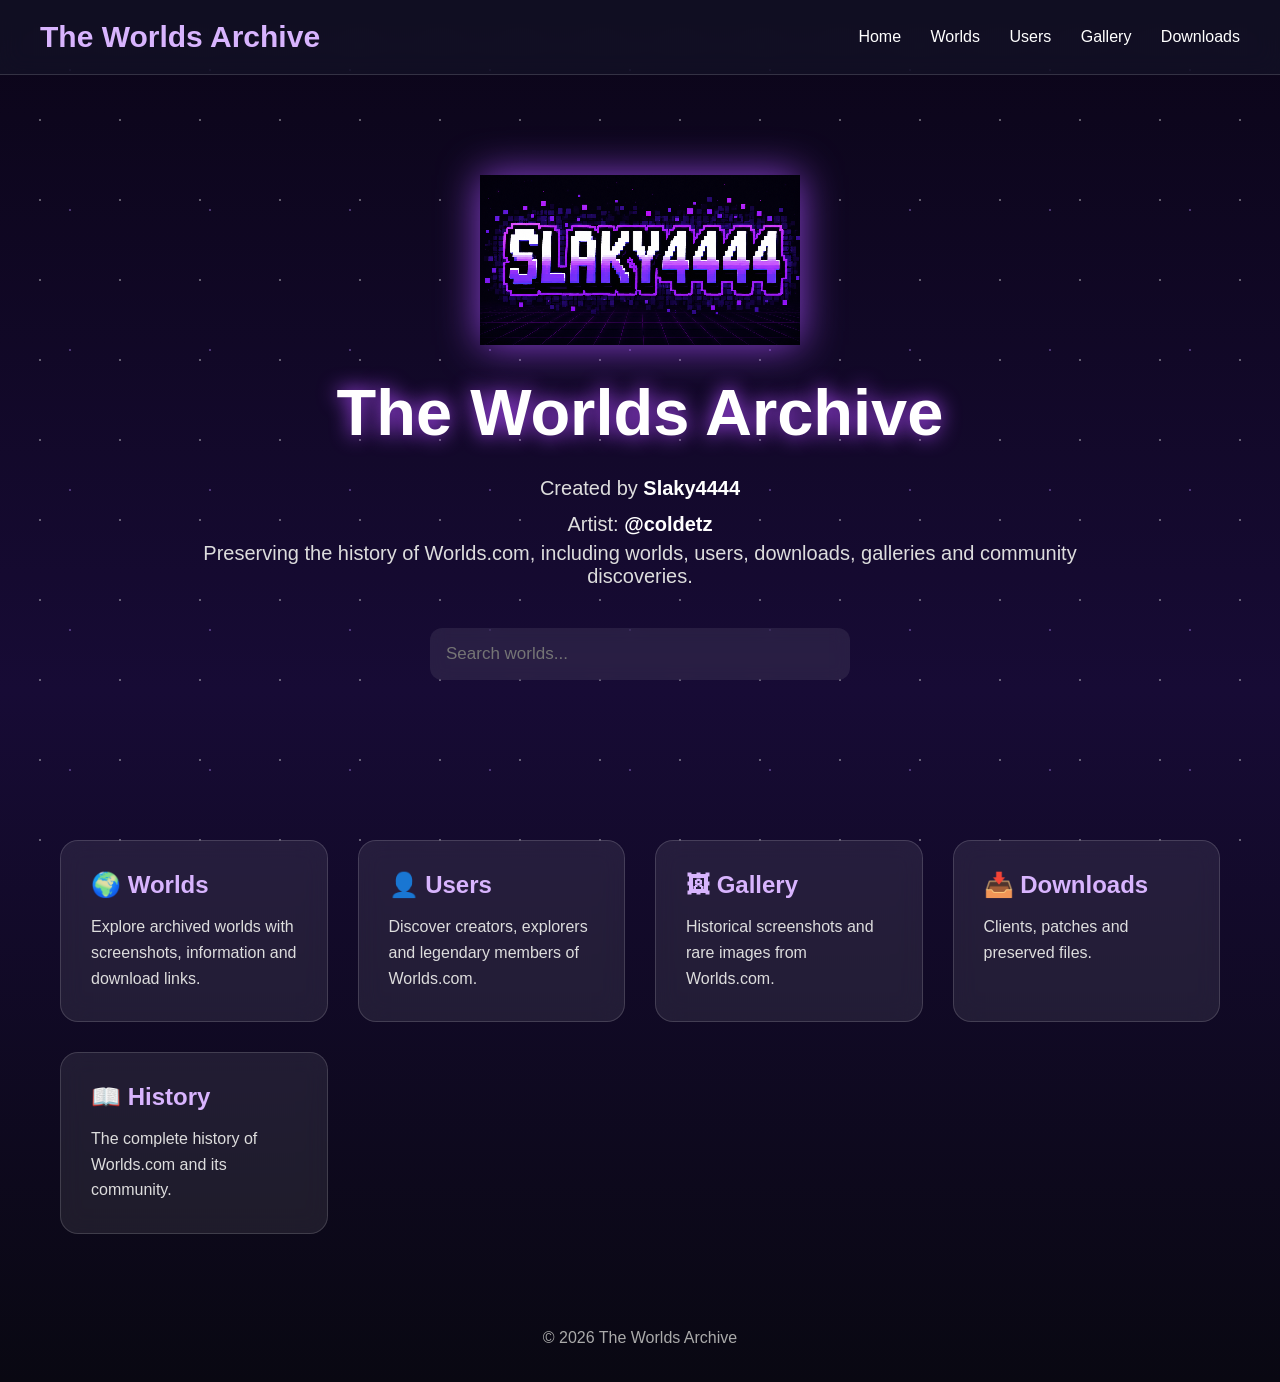
==== index.html @ c29e1122 "Update index.html" ====
<!DOCTYPE html>
<html lang="es">
<head>
<meta charset="UTF-8">
<meta name="viewport" content="width=device-width, initial-scale=1.0">
<title>The Worlds Archive</title>
<link rel="stylesheet" href="css/style.css">

</head>

<body>

<div class="stars"></div>

<header>

<div class="logo">The Worlds Archive</div>

<nav>

<a href="#">Home</a>
<a href="worlds.html">Worlds</a>
<a href="users.html">Users</a>

<a href="#">Gallery</a>
<a href="#">Downloads</a>

</nav>

</header>

<section class="hero">
<img src="images/logo.png.png" alt="Slaky4444 Logo" class="hero-logo">


<h1>The Worlds Archive</h1>
<p class="creator">
Created by <strong>Slaky4444</strong><br>
Artist: <strong>@coldetz</strong>
</p>


<p>
Preserving the history of Worlds.com, including worlds,
users, downloads, galleries and community discoveries.
</p>

<div class="search">

<input type="text" placeholder="Search worlds...">

</div>

</section>

<section class="grid">

<a href="worlds.html" style="text-decoration:none;color:inherit;">
<div class="card">
<h2>🌍 Worlds</h2>
<p>Explore archived worlds with screenshots, information and download links.</p>
</div>
</a>

<a href="users.html" style="text-decoration:none;color:inherit;">
<div class="card">
<h2>👤 Users</h2>
<p>Discover creators, explorers and legendary members of Worlds.com.</p>
</div>
</a>


<div class="card">
<h2>🖼 Gallery</h2>
<p>Historical screenshots and rare images from Worlds.com.</p>
</div>

<div class="card">
<h2>📥 Downloads</h2>
<p>Clients, patches and preserved files.</p>
</div>

<a href="history.html" style="text-decoration:none;color:inherit;">

<div class="card">
<h2>📖 History</h2>
<p>The complete history of Worlds.com and its community.</p>
</div>

</a>
</section>

<footer>

© 2026 The Worlds Archive

</footer>

</body>
</html>
---- css/style.css ----
*{
margin:0;
padding:0;
box-sizing:border-box;
font-family:Arial,Helvetica,sans-serif;
}

body{
background:linear-gradient(180deg,#0b0518,#170b35,#090812);
color:white;
overflow-x:hidden;
}

/* Fondo de estrellas */

.stars{
position:fixed;
top:0;
left:0;
width:100%;
height:100%;
background-image:
radial-gradient(white 1px, transparent 1px),
radial-gradient(#b78cff 1px, transparent 1px);
background-size:80px 80px,140px 140px;
opacity:.35;
animation:moveStars 120s linear infinite;
z-index:-1;
}

@keyframes moveStars{
from{
transform:translateY(0);
}
to{
transform:translateY(-800px);
}
}

header{
position:sticky;
top:0;
display:flex;
justify-content:space-between;
align-items:center;
padding:20px 40px;
background:rgba(20,20,40,.65);
backdrop-filter:blur(12px);
border-bottom:1px solid rgba(255,255,255,.15);
}

.logo{
font-size:30px;
font-weight:bold;
color:#d8b4fe;
}

nav a{
text-decoration:none;
color:white;
margin-left:25px;
transition:.3s;
}

nav a:hover{
color:#c084fc;
}

.hero{
padding:100px 20px;
text-align:center;
}

.hero h1{
font-size:65px;
margin-bottom:20px;
color:#ffffff;
text-shadow:0 0 20px #b14cff;
}

.hero p{
font-size:20px;
max-width:900px;
margin:auto;
color:#dddddd;
}

.search{
margin-top:40px;
}

.search input{
width:420px;
max-width:90%;
padding:16px;
border:none;
border-radius:12px;
background:rgba(255,255,255,.08);
color:white;
font-size:17px;
outline:none;
backdrop-filter:blur(8px);
}

.grid{
display:grid;
grid-template-columns:repeat(auto-fit,minmax(260px,1fr));
gap:30px;
padding:60px;
}

.card{
background:rgba(255,255,255,.08);
border:1px solid rgba(255,255,255,.15);
backdrop-filter:blur(12px);
padding:30px;
border-radius:18px;
transition:.35s;
}

.card:hover{
transform:translateY(-10px);
box-shadow:0 0 25px rgba(180,80,255,.6);
}

.card h2{
margin-bottom:15px;
color:#d8b4fe;
}

.card p{
color:#ddd;
line-height:1.6;
}

footer{
padding:35px;
text-align:center;
color:#aaa;
}
.hero-logo{
width:320px;
max-width:90%;
display:block;
margin:0 auto 30px;
image-rendering:pixelated;
filter:drop-shadow(0 0 20px rgba(170,80,255,.8));
}

.creator{
margin-bottom:30px;
font-size:18px;
color:#d8b4fe;
line-height:1.8;
text-align:center;
}

.creator strong{
color:#ffffff;
}
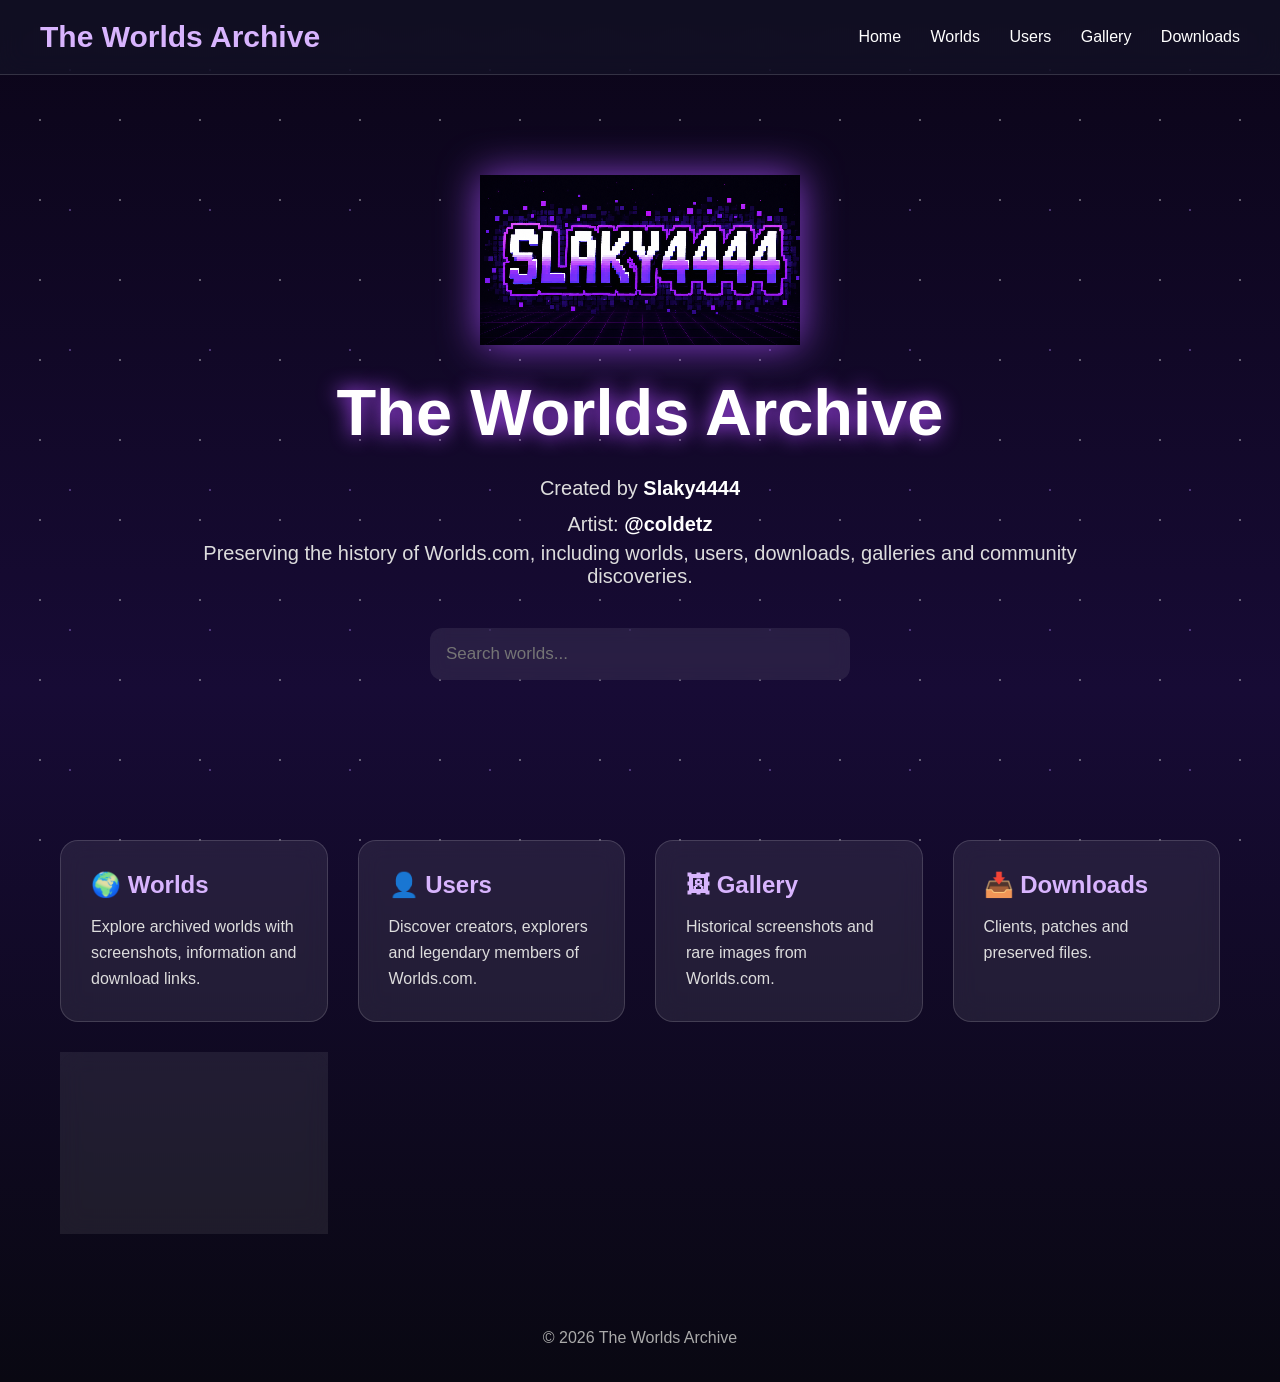
==== commit 52ecf4a5: "Update index.html" ====
--- a/index.html
+++ b/index.html
@@ -22,8 +22,8 @@
 <a href="worlds.html">Worlds</a>
 <a href="users.html">Users</a>
 
-<a href="#">Gallery</a>
-<a href="#">Downloads</a>
+<a href="gallery.html">Gallery</a>
+<a href="downloads.html">Downloads</a>
 
 </nav>
 
@@ -70,10 +70,12 @@
 </a>
 
 
+<a href="gallery.html" style="text-decoration:none;color:inherit;">
 <div class="card">
 <h2>🖼 Gallery</h2>
 <p>Historical screenshots and rare images from Worlds.com.</p>
 </div>
+</a>
 
 <div class="card">
 <h2>📥 Downloads</h2>
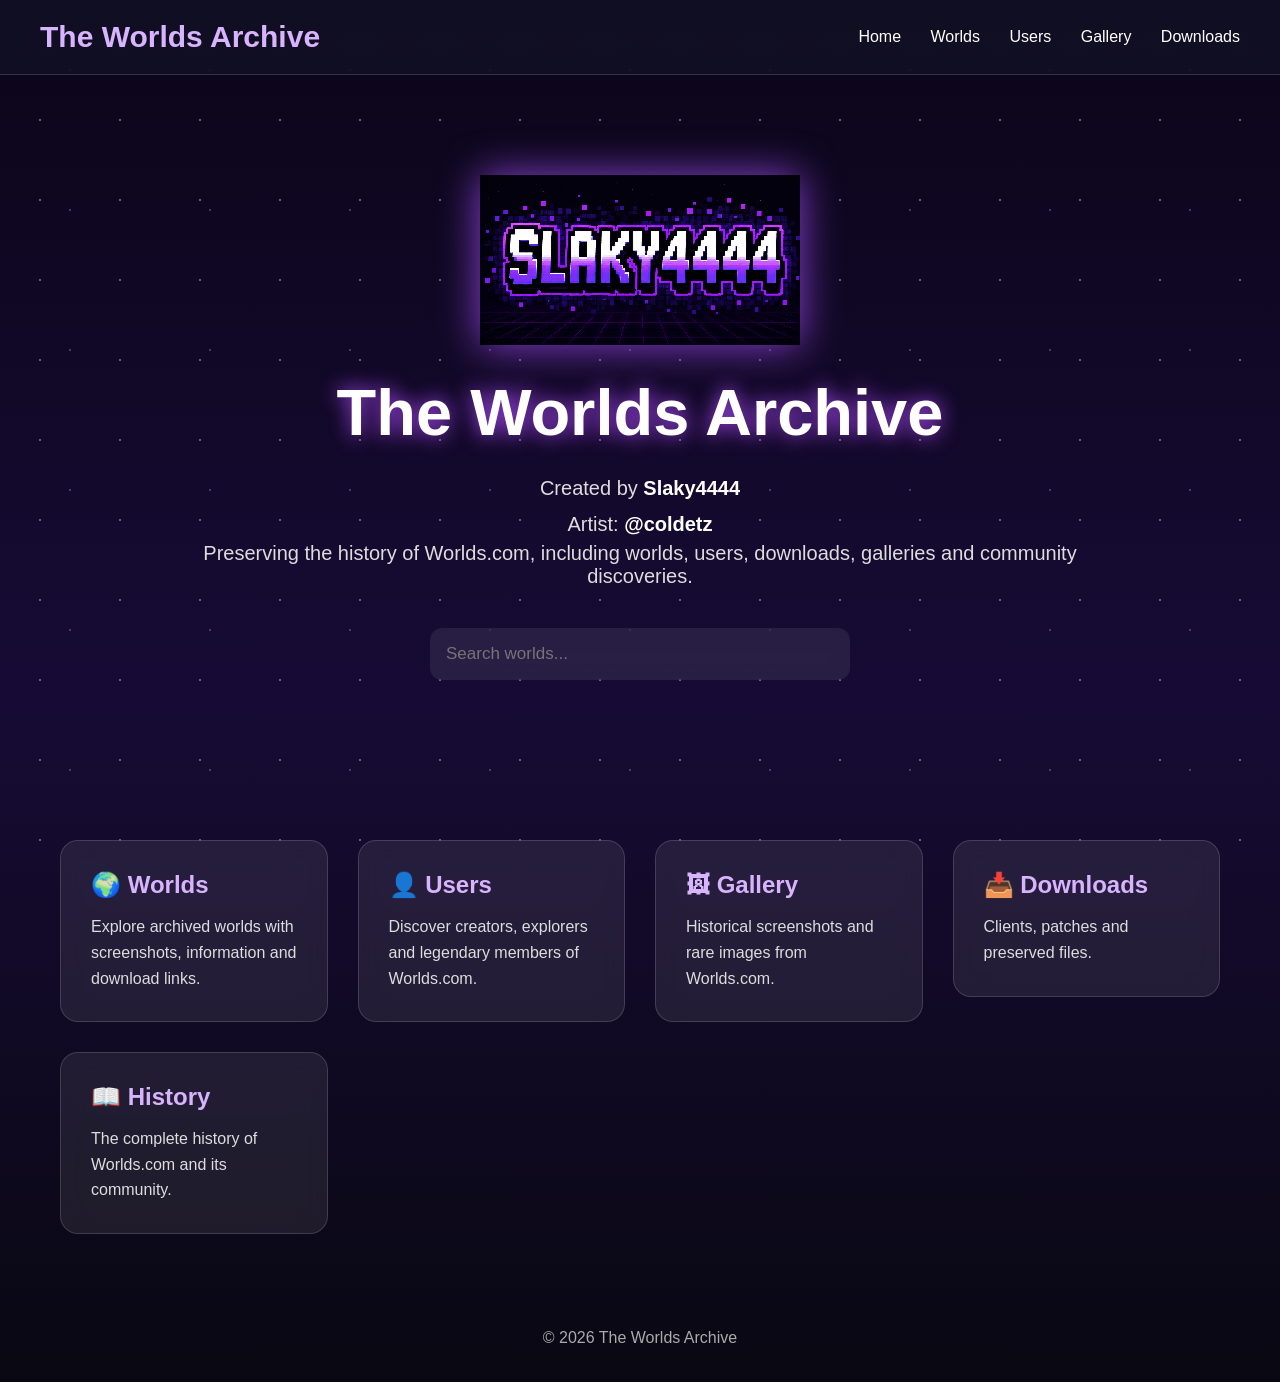
==== commit f55e5648: "Update index.html" ====
--- a/index.html
+++ b/index.html
@@ -77,10 +77,12 @@
 </div>
 </a>
 
+<a href="downloads.html" style="text-decoration:none;color:inherit;">
 <div class="card">
 <h2>📥 Downloads</h2>
 <p>Clients, patches and preserved files.</p>
 </div>
+</a>
 
 <a href="history.html" style="text-decoration:none;color:inherit;">
 
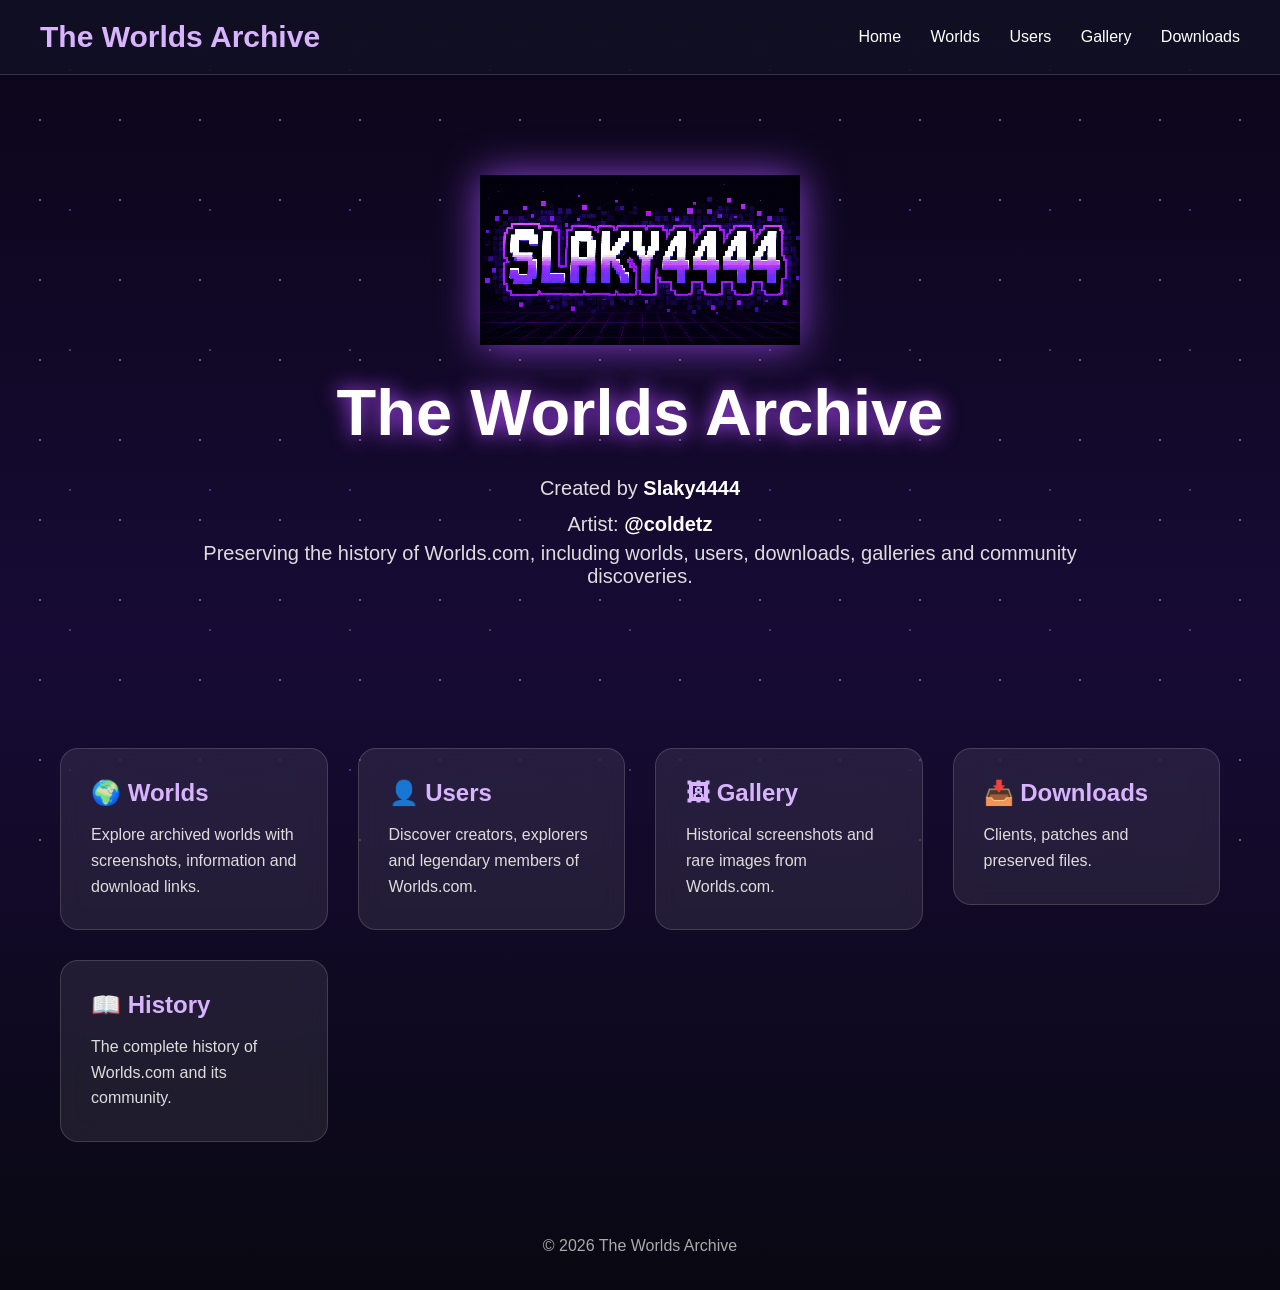
==== commit 20e9ff33: "Update index.html" ====
--- a/index.html
+++ b/index.html
@@ -45,11 +45,7 @@
 users, downloads, galleries and community discoveries.
 </p>
 
-<div class="search">
 
-<input type="text" placeholder="Search worlds...">
-
-</div>
 
 </section>
 
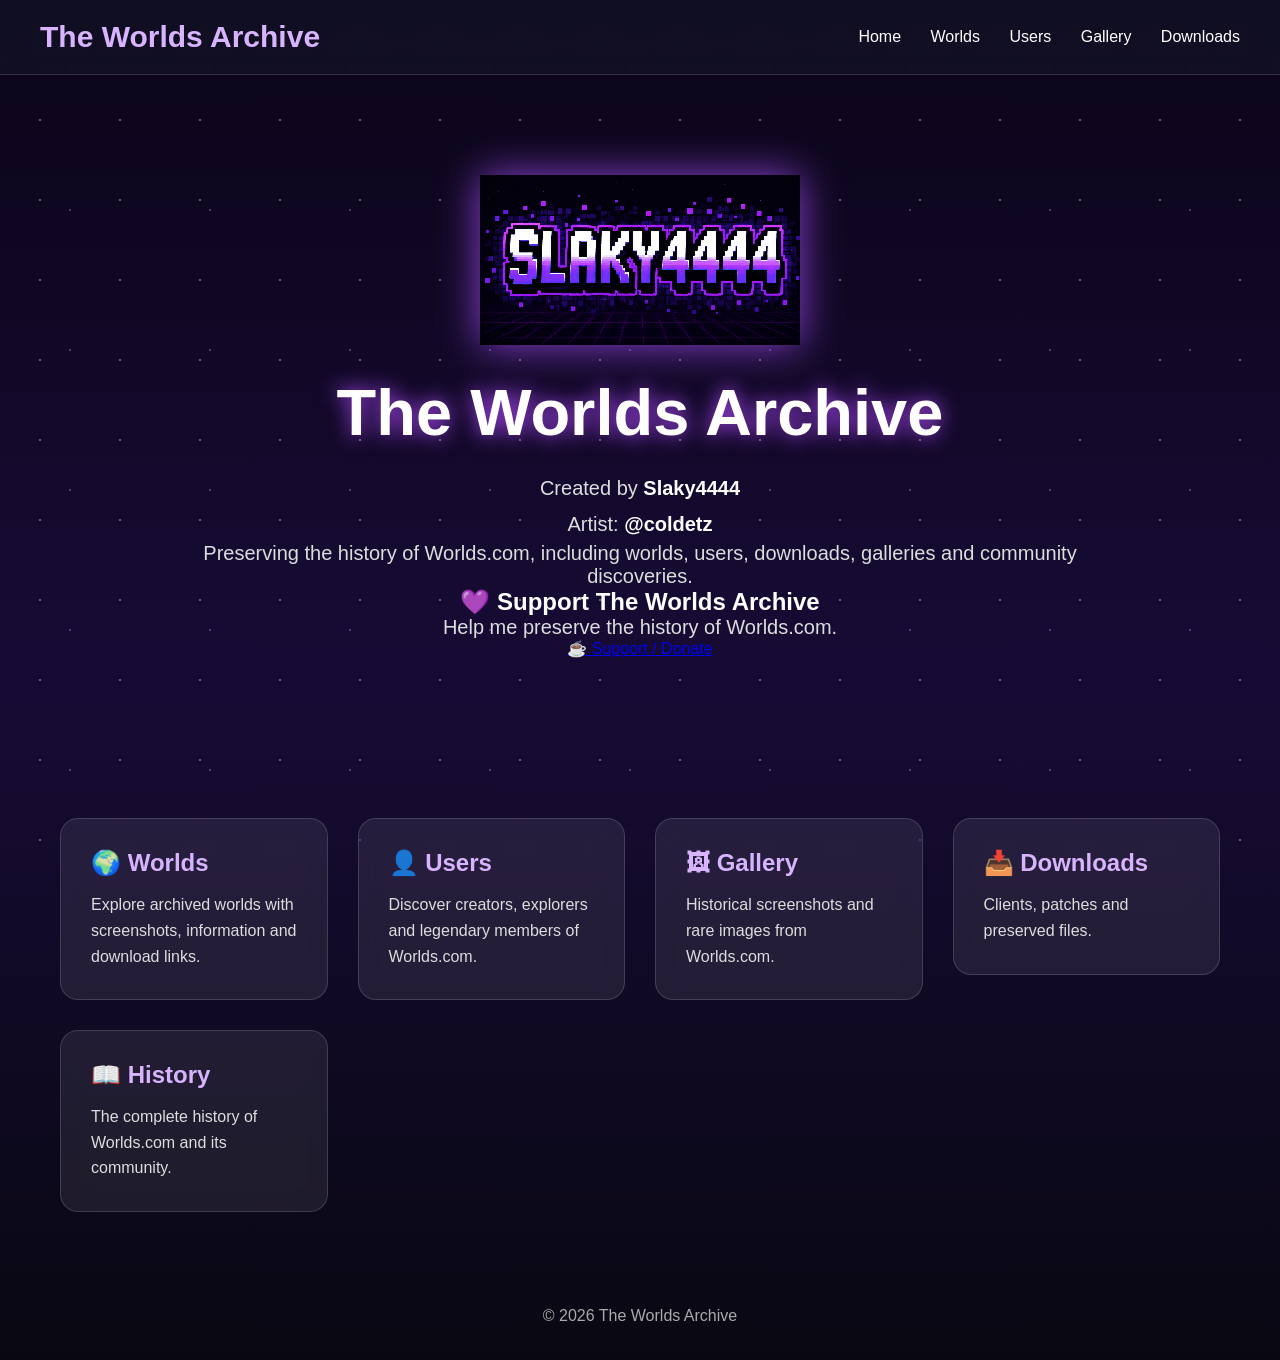
==== commit 5b887828: "Update index.html" ====
--- a/index.html
+++ b/index.html
@@ -45,7 +45,13 @@
 users, downloads, galleries and community discoveries.
 </p>
 
-
+<div class="donation-section">
+    <h2>💜 Support The Worlds Archive</h2>
+    <p>Help me preserve the history of Worlds.com.</p>
+    <a href="https://ko-fi.com/coldetz" target="_blank" class="donate-button">
+        ☕ Support / Donate
+    </a>
+</div>
 
 </section>
 
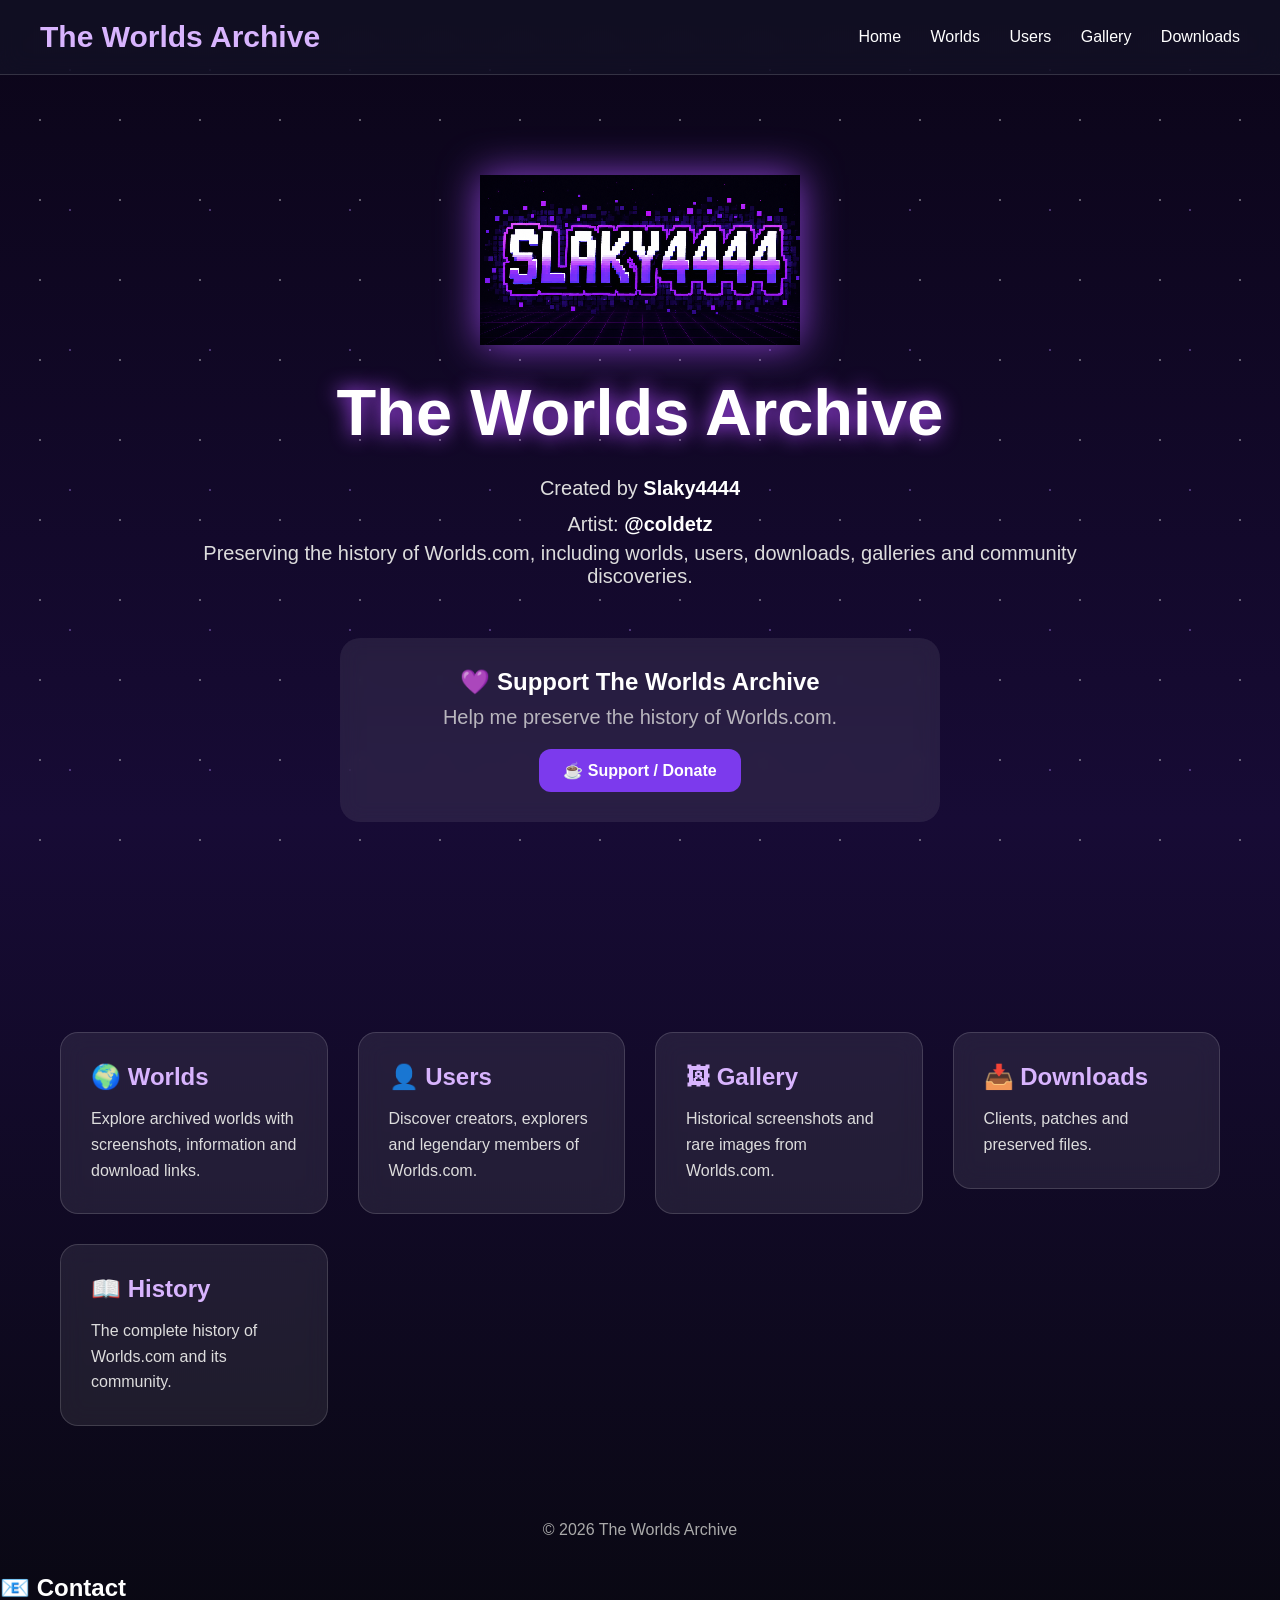
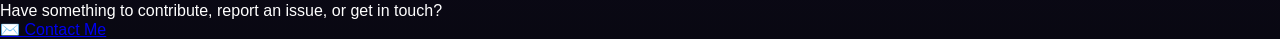
==== commit 281e4e21: "Update index.html" ====
--- a/index.html
+++ b/index.html
@@ -101,6 +101,12 @@
 © 2026 The Worlds Archive
 
 </footer>
-
+<div class="contact-section">
+    <h2>📧 Contact</h2>
+    <p>Have something to contribute, report an issue, or get in touch?</p>
+    <a href="mailto:coldeatz@gmail.com" class="contact-button">
+        ✉️ Contact Me
+    </a>
+</div>
 </body>
 </html>
--- a/css/style.css
+++ b/css/style.css
@@ -158,3 +158,36 @@
 .creator strong{
 color:#ffffff;
 }
+.donation-section {
+    text-align: center;
+    margin: 50px auto;
+    padding: 30px;
+    max-width: 600px;
+    border-radius: 20px;
+    background: rgba(255, 255, 255, 0.08);
+    backdrop-filter: blur(10px);
+}
+
+.donation-section h2 {
+    margin-bottom: 10px;
+}
+
+.donation-section p {
+    opacity: 0.8;
+    margin-bottom: 20px;
+}
+
+.donate-button {
+    display: inline-block;
+    padding: 12px 24px;
+    border-radius: 12px;
+    text-decoration: none;
+    color: white;
+    background: #7c3aed;
+    font-weight: bold;
+    transition: 0.2s;
+}
+
+.donate-button:hover {
+    transform: scale(1.05);
+}
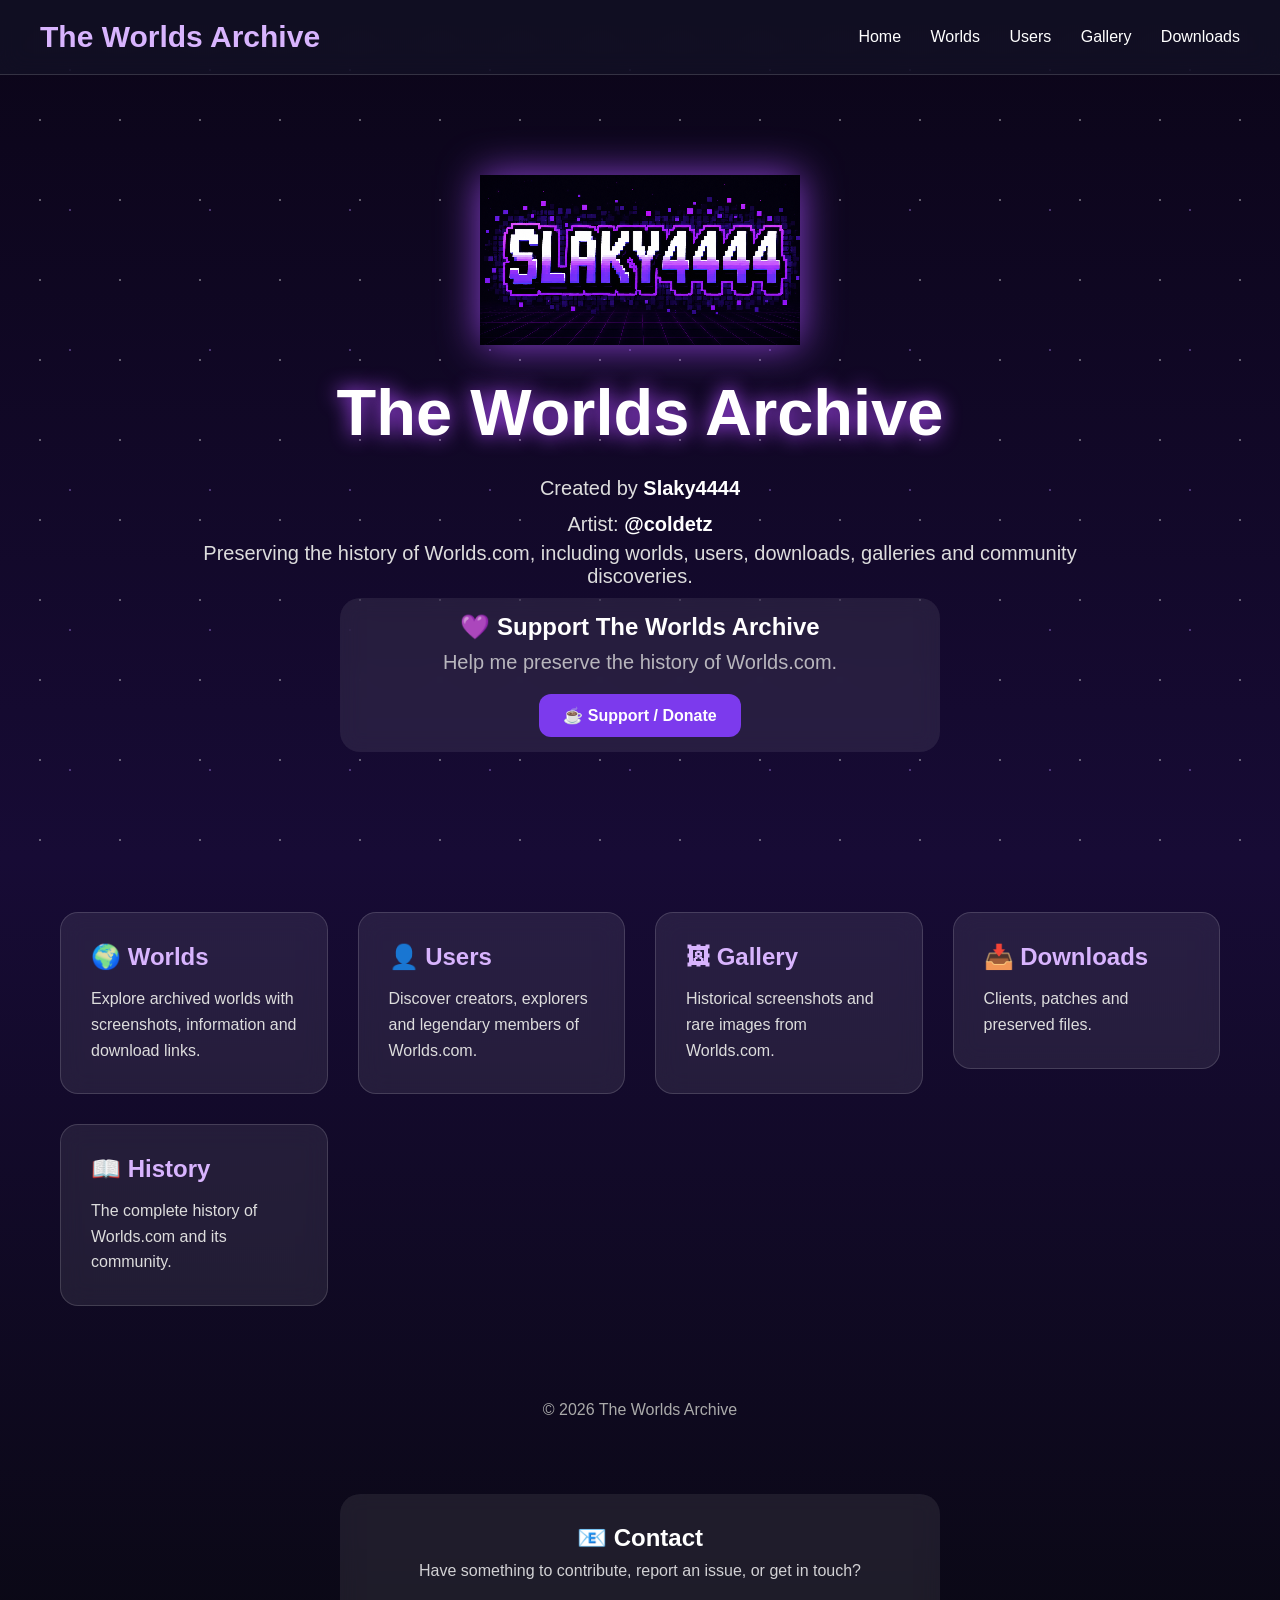
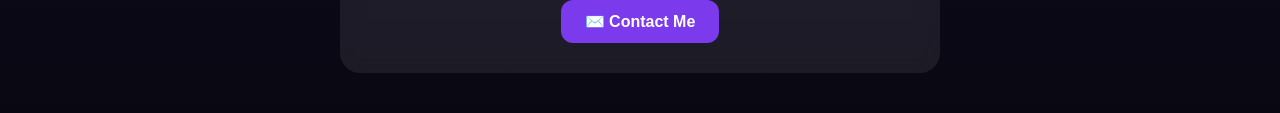
==== commit 1bfafc3c: "Update index.html" ====
--- a/index.html
+++ b/index.html
@@ -18,7 +18,7 @@
 
 <nav>
 
-<a href="#">Home</a>
+<a href="index.html">Home</a>
 <a href="worlds.html">Worlds</a>
 <a href="users.html">Users</a>
 
@@ -108,5 +108,6 @@
         ✉️ Contact Me
     </a>
 </div>
+<script src="js/animations.js" defer></script>
 </body>
 </html>
--- a/css/style.css
+++ b/css/style.css
@@ -160,8 +160,8 @@
 }
 .donation-section {
     text-align: center;
-    margin: 50px auto;
-    padding: 30px;
+    margin: 10px auto 0;
+    padding: 15px;
     max-width: 600px;
     border-radius: 20px;
     background: rgba(255, 255, 255, 0.08);
@@ -191,3 +191,36 @@
 .donate-button:hover {
     transform: scale(1.05);
 }
+.contact-section {
+    text-align: center;
+    margin: 40px auto;
+    padding: 30px;
+    max-width: 600px;
+    border-radius: 20px;
+    background: rgba(255, 255, 255, 0.08);
+    backdrop-filter: blur(10px);
+}
+
+.contact-section h2 {
+    margin-bottom: 10px;
+}
+
+.contact-section p {
+    opacity: 0.8;
+    margin-bottom: 20px;
+}
+
+.contact-button {
+    display: inline-block;
+    padding: 12px 24px;
+    border-radius: 12px;
+    text-decoration: none;
+    color: white;
+    background: #7c3aed;
+    font-weight: bold;
+    transition: 0.2s;
+}
+
+.contact-button:hover {
+    transform: scale(1.05);
+}
